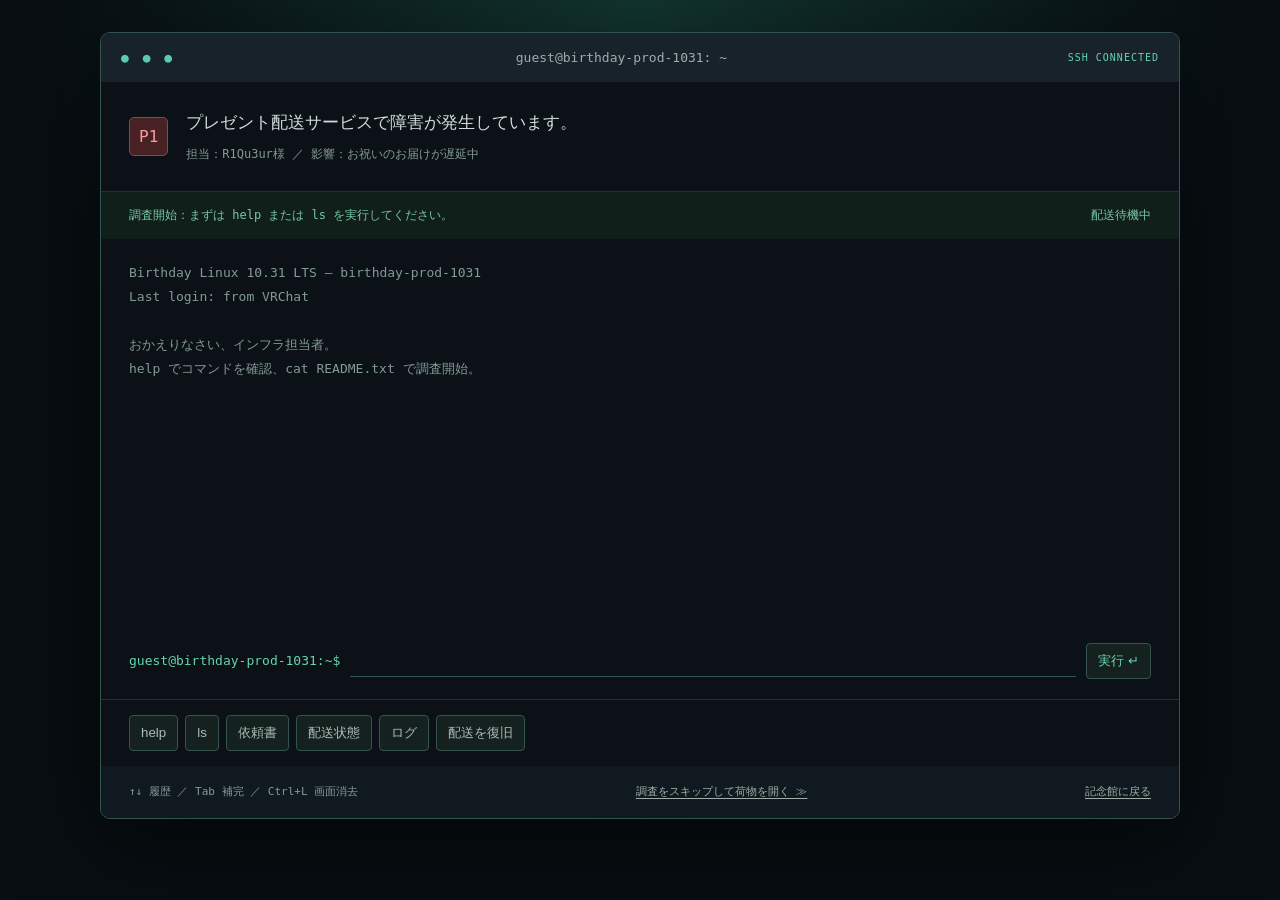
==== terminal.html @ a39bc26d "linux" ====
<!doctype html>
<html lang="ja">
<head>
<meta charset="utf-8">
<meta name="viewport" content="width=device-width,initial-scale=1">
<meta name="robots" content="noindex,nofollow,noarchive">
<title>birthday-prod-1031 — 障害調査依頼</title>
<link rel="stylesheet" href="terminal.css">
</head>
<body>
<main class="shell">
  <header><span class="lights" aria-hidden="true">● ● ●</span><span>guest@birthday-prod-1031: ~</span><span class="badge">SSH CONNECTED</span></header>
  <section class="brief"><span class="severity">P1</span><div><h1>プレゼント配送サービスで障害が発生しています。</h1><p>担当：R1Qu3ur様 ／ 影響：お祝いのお届けが遅延中</p></div></section>
  <div class="mission"><span id="mission">調査開始：まずは help または ls を実行してください。</span><span id="state">配送待機中</span></div>
  <div id="output" class="output" role="log" aria-label="端末の出力" aria-live="polite" aria-relevant="additions"></div>
  <form id="commandForm" autocomplete="off"><label for="command" id="prompt">guest@birthday-prod-1031:~$</label><input id="command" aria-label="コマンド" autocapitalize="off" spellcheck="false" autocomplete="off" maxlength="500"><button type="submit" class="run">実行 ↵</button></form>
  <nav aria-label="コマンド例"><button data-command="help">help</button><button data-command="ls">ls</button><button data-command="cat README.txt">依頼書</button><button data-command="systemctl status present">配送状態</button><button data-command="journalctl -u present">ログ</button><button data-command="sudo systemctl restart present">配送を復旧</button></nav>
  <footer><span>↑↓ 履歴 ／ Tab 補完 ／ Ctrl+L 画面消去</span><a href="present.html">調査をスキップして荷物を開く ≫</a><a href="https://r1qu3ur-31birthday-2026.blogspot.com/">記念館に戻る</a></footer>
</main>
<script src="terminal.js"></script>
</body>
</html>
---- terminal.css ----
:root{color-scheme:dark;font-family:Consolas,"Cascadia Mono","MS Gothic",monospace;color:#d0dedb;background:#080e12}*{box-sizing:border-box}body{margin:0;padding:32px 18px;min-height:100svh;background:radial-gradient(ellipse at top,#12352f,transparent 65%)}.shell{max-width:1080px;margin:auto;border:1px solid #35544d;border-radius:10px;overflow:hidden;box-shadow:0 25px 90px #0008;background:#0b1117}header{display:flex;align-items:center;gap:20px;justify-content:space-between;padding:17px 20px;background:#18222a;color:#9cafa9;font-size:13px}.lights{color:#59ccaa;letter-spacing:3px}.badge{font-size:10px;letter-spacing:1px;color:#65d5af}h1{font-size:17px;font-weight:500;margin:0 0 7px;line-height:1.7}.brief{display:flex;align-items:center;gap:18px;padding:26px 28px;border-bottom:1px solid #25312e}.brief p{font-size:12px;color:#829b93;margin:0;line-height:1.8}.severity{background:#482124;color:#ff9b9e;padding:9px;border:1px solid #87484a;border-radius:5px}.mission{display:flex;justify-content:space-between;gap:12px;padding:13px 28px;background:#101f1a;color:#78c8a6;font-size:12px;line-height:1.7}#state{white-space:nowrap}.output{height:390px;overflow:auto;padding:22px 28px 10px;scrollbar-color:#35544d transparent}.line{white-space:pre-wrap;overflow-wrap:anywhere;font-size:13px;line-height:1.85;margin:0 0 13px}.command-line{color:#65d5af}.muted{color:#829b93}.error{color:#ff9b9e}.success{color:#78e4a7}.reward{padding:18px;margin:15px 0;border:1px solid #4bc690;background:#10271c;border-radius:5px}.reward a{display:inline-block;margin-top:10px;color:#baffce;text-underline-offset:4px;font-weight:bold}form{display:flex;gap:10px;align-items:center;padding:14px 28px 20px;flex-wrap:wrap}label{color:#65d5af;font-size:13px}input{flex:1;min-width:100px;width:100px;background:transparent;color:#fff;border:0;border-bottom:1px solid #35544d;border-radius:0;padding:8px 0;font:14px Consolas,monospace;outline:none}input:focus{border-color:#65d5af}button{font:12px inherit;color:#a7bcb5;border:1px solid #35544d;border-radius:4px;background:#15211e;padding:8px 11px;cursor:pointer}button:hover{border-color:#65d5af;color:#fff}button:focus-visible,a:focus-visible{outline:2px solid #65d5af;outline-offset:3px}.run{color:#65d5af}nav{display:flex;gap:7px;flex-wrap:wrap;padding:15px 28px;border-top:1px solid #25312e}footer{display:flex;gap:15px;flex-wrap:wrap;justify-content:space-between;background:#10191f;padding:16px 28px;font-size:11px;line-height:1.8;color:#829b93}footer a{color:#9cafa9;text-underline-offset:3px}@media(max-width:650px){body{padding:12px 8px}header{gap:8px;padding:14px 12px}.lights{display:none}.brief{padding:20px 14px;gap:12px}h1{font-size:15px}.mission{padding:12px 14px;display:block}#state{display:block;margin-top:6px}.output{padding:18px 14px;height:350px}form{padding:12px 14px}label{width:100%;font-size:12px}nav,footer{padding:15px 14px}.badge{font-size:9px}}
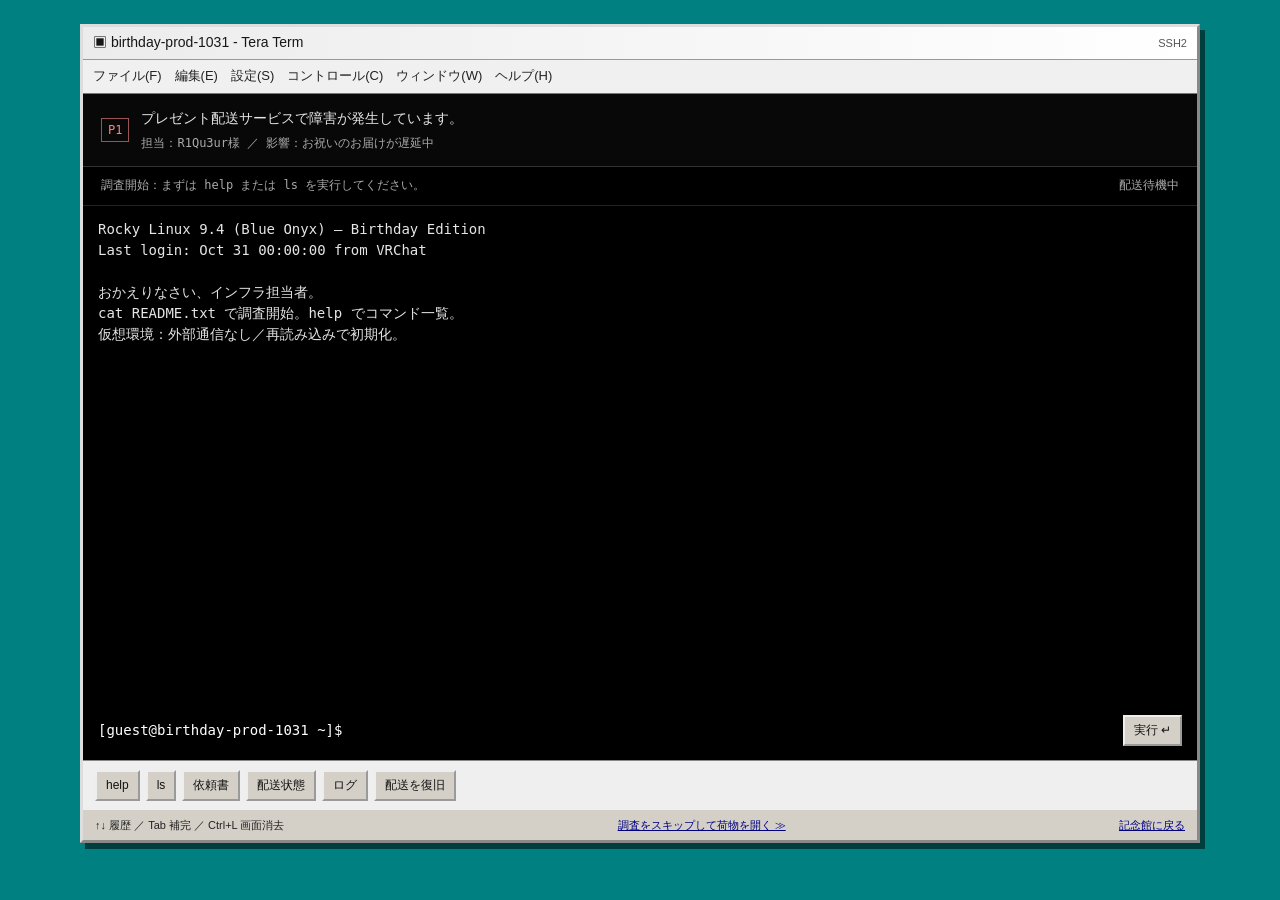
==== commit 5332361f: "Linux v2" ====
--- a/terminal.html
+++ b/terminal.html
@@ -4,12 +4,13 @@
 <meta charset="utf-8">
 <meta name="viewport" content="width=device-width,initial-scale=1">
 <meta name="robots" content="noindex,nofollow,noarchive">
-<title>birthday-prod-1031 — 障害調査依頼</title>
-<link rel="stylesheet" href="terminal.css">
+<title>birthday-prod-1031 - Tera Term風端末</title>
+<link rel="stylesheet" href="terminal-teraterm.css">
 </head>
 <body>
 <main class="shell">
-  <header><span class="lights" aria-hidden="true">● ● ●</span><span>guest@birthday-prod-1031: ~</span><span class="badge">SSH CONNECTED</span></header>
+  <header><span>▣ birthday-prod-1031 - Tera Term</span><span class="badge">SSH2</span></header>
+  <div class="menubar" aria-hidden="true">ファイル(F)　編集(E)　設定(S)　コントロール(C)　ウィンドウ(W)　ヘルプ(H)</div>
   <section class="brief"><span class="severity">P1</span><div><h1>プレゼント配送サービスで障害が発生しています。</h1><p>担当：R1Qu3ur様 ／ 影響：お祝いのお届けが遅延中</p></div></section>
   <div class="mission"><span id="mission">調査開始：まずは help または ls を実行してください。</span><span id="state">配送待機中</span></div>
   <div id="output" class="output" role="log" aria-label="端末の出力" aria-live="polite" aria-relevant="additions"></div>
@@ -17,6 +18,7 @@
   <nav aria-label="コマンド例"><button data-command="help">help</button><button data-command="ls">ls</button><button data-command="cat README.txt">依頼書</button><button data-command="systemctl status present">配送状態</button><button data-command="journalctl -u present">ログ</button><button data-command="sudo systemctl restart present">配送を復旧</button></nav>
   <footer><span>↑↓ 履歴 ／ Tab 補完 ／ Ctrl+L 画面消去</span><a href="present.html">調査をスキップして荷物を開く ≫</a><a href="https://r1qu3ur-31birthday-2026.blogspot.com/">記念館に戻る</a></footer>
 </main>
-<script src="terminal.js"></script>
+<script src="terminal-engine.js"></script>
+<script src="terminal-ui.js"></script>
 </body>
 </html>
--- a/terminal-teraterm.css
+++ b/terminal-teraterm.css
@@ -0,0 +1 @@
+:root{color-scheme:dark;font-family:Consolas,"MS Gothic","ＭＳ ゴシック",monospace;color:#e5e5e5;background:#008080}*{box-sizing:border-box}body{margin:0;min-height:100svh;padding:24px 16px;background:#008080}.shell{max-width:1120px;margin:auto;background:#000;border:3px outset #ddd;box-shadow:5px 6px #003e3e}header{display:flex;align-items:center;justify-content:space-between;gap:15px;background:linear-gradient(90deg,#ececec,#fff);color:#171717;font:14px "Segoe UI",sans-serif;padding:7px 10px;border-bottom:1px solid #999}.badge{font-size:11px;color:#555}.menubar{background:#f0f0f0;color:#222;font:13px "MS PGothic",sans-serif;padding:6px 10px;border-bottom:1px solid #777;line-height:1.6}.brief{display:flex;align-items:center;gap:12px;padding:13px 18px;border-bottom:1px solid #333;background:#080808}.severity{padding:4px 6px;color:#ff8080;border:1px solid #955;font-size:12px}h1{font-size:14px;font-weight:normal;margin:0 0 5px;line-height:1.6}.brief p{margin:0;color:#aaa;font-size:12px;line-height:1.6}.mission{display:flex;justify-content:space-between;gap:15px;padding:9px 18px;color:#aaa;font-size:12px;border-bottom:1px solid #222;line-height:1.6}#state{white-space:nowrap}.output{height:clamp(320px,56vh,650px);overflow:auto;padding:13px 15px 0;scrollbar-color:#aaa #222}.line{white-space:pre-wrap;overflow-wrap:anywhere;font-size:14px;line-height:1.5;margin:0 0 9px}.command-line{color:#fff}.muted{color:#aaa}.error{color:#ff9393}.reward{padding:12px;margin:12px 0;border:1px solid #aaa}.reward a{color:#8cf;text-underline-offset:4px}form{display:flex;flex-wrap:wrap;align-items:center;gap:7px;padding:5px 15px 14px}label{font-size:14px;color:#fff}input{flex:1;min-width:90px;width:90px;background:#000;color:#fff;font:14px Consolas,"MS Gothic",monospace;border:0;border-radius:0;outline:none;padding:4px 0;caret-color:#fff}input:focus{box-shadow:0 1px #666}button{background:#d4d0c8;color:#111;border:2px outset #eee;border-radius:0;padding:5px 9px;font:12px "MS PGothic",sans-serif;cursor:pointer}button:active{border-style:inset}button:focus-visible,a:focus-visible{outline:2px solid #5ff;outline-offset:3px}nav{display:flex;gap:6px;flex-wrap:wrap;background:#efefef;padding:9px 12px;border-top:1px solid #888}footer{display:flex;gap:12px;flex-wrap:wrap;justify-content:space-between;background:#d4d0c8;color:#222;padding:6px 12px;font:11px/1.7 "MS PGothic",sans-serif}footer a{color:#000080}@media(max-width:650px){body{padding:8px 4px}header{font-size:12px}.menubar{font-size:11px}.brief{padding:12px}.mission{display:block;padding:8px 12px}#state{display:block}.output{padding:12px 9px;height:48svh}.line,form label,input{font-size:12px}form{padding:7px 9px}label{width:100%}nav{padding:9px}}
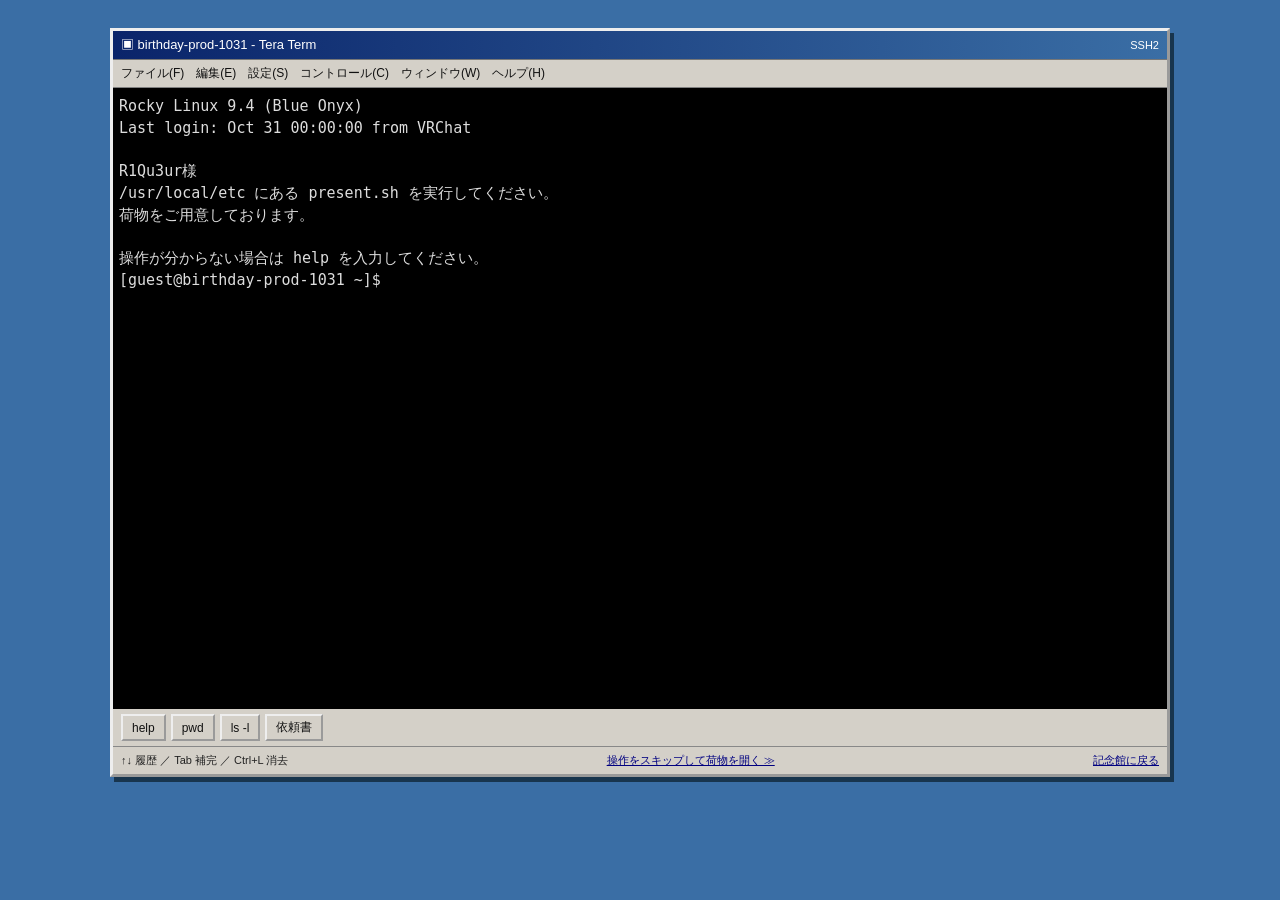
==== commit 30434dbe: "linux3" ====
--- a/terminal.html
+++ b/terminal.html
@@ -5,20 +5,20 @@
 <meta name="viewport" content="width=device-width,initial-scale=1">
 <meta name="robots" content="noindex,nofollow,noarchive">
 <title>birthday-prod-1031 - Tera Term風端末</title>
-<link rel="stylesheet" href="terminal-teraterm.css">
+<link rel="stylesheet" href="terminal-classic.css">
 </head>
 <body>
 <main class="shell">
   <header><span>▣ birthday-prod-1031 - Tera Term</span><span class="badge">SSH2</span></header>
   <div class="menubar" aria-hidden="true">ファイル(F)　編集(E)　設定(S)　コントロール(C)　ウィンドウ(W)　ヘルプ(H)</div>
-  <section class="brief"><span class="severity">P1</span><div><h1>プレゼント配送サービスで障害が発生しています。</h1><p>担当：R1Qu3ur様 ／ 影響：お祝いのお届けが遅延中</p></div></section>
-  <div class="mission"><span id="mission">調査開始：まずは help または ls を実行してください。</span><span id="state">配送待機中</span></div>
+  <div class="terminal-viewport" id="terminalViewport">
   <div id="output" class="output" role="log" aria-label="端末の出力" aria-live="polite" aria-relevant="additions"></div>
   <form id="commandForm" autocomplete="off"><label for="command" id="prompt">guest@birthday-prod-1031:~$</label><input id="command" aria-label="コマンド" autocapitalize="off" spellcheck="false" autocomplete="off" maxlength="500"><button type="submit" class="run">実行 ↵</button></form>
-  <nav aria-label="コマンド例"><button data-command="help">help</button><button data-command="ls">ls</button><button data-command="cat README.txt">依頼書</button><button data-command="systemctl status present">配送状態</button><button data-command="journalctl -u present">ログ</button><button data-command="sudo systemctl restart present">配送を復旧</button></nav>
-  <footer><span>↑↓ 履歴 ／ Tab 補完 ／ Ctrl+L 画面消去</span><a href="present.html">調査をスキップして荷物を開く ≫</a><a href="https://r1qu3ur-31birthday-2026.blogspot.com/">記念館に戻る</a></footer>
+  </div>
+  <nav aria-label="コマンド例"><button data-command="help">help</button><button data-command="pwd">pwd</button><button data-command="ls -l">ls -l</button><button data-command="cat README.txt">依頼書</button></nav>
+  <footer><span>↑↓ 履歴 ／ Tab 補完 ／ Ctrl+L 消去</span><a href="present.html">操作をスキップして荷物を開く ≫</a><a href="https://r1qu3ur-31birthday-2026.blogspot.com/">記念館に戻る</a></footer>
 </main>
-<script src="terminal-engine.js"></script>
+<script src="terminal-shell.js"></script>
 <script src="terminal-ui.js"></script>
 </body>
 </html>
--- a/terminal-classic.css
+++ b/terminal-classic.css
@@ -0,0 +1,23 @@
+/* Terminal content flows like a Tera Term session, including empty prompts. */
+:root{color-scheme:dark;font-family:"MS Gothic",Consolas,monospace;color:#ddd;background:#3a6ea5}*{box-sizing:border-box}body{margin:0;min-height:100svh}.shell{margin:auto;background:#000}header{display:flex;align-items:center;justify-content:space-between;gap:12px;border-bottom:1px solid #777}.menubar{color:#111;font-family:"MS PGothic",sans-serif;line-height:1.6}.terminal-viewport{scrollbar-gutter:stable}.line{overflow-wrap:anywhere}.reward a{text-underline-offset:3px}form{display:flex}input{flex:1;width:90px;background:#000;border:0;border-radius:0;outline:none}button{border:2px outset #eee;border-radius:0;background:#d4d0c8;color:#111;font:12px "MS PGothic",sans-serif;cursor:pointer}button:active{border-style:inset}button:focus-visible,a:focus-visible{outline:2px solid #5ff;outline-offset:3px}nav,footer{display:flex;flex-wrap:wrap;gap:10px}footer{justify-content:space-between;background:#d4d0c8;color:#222;font:11px/1.7 "MS PGothic",sans-serif}footer a{color:#000080}
+body{background:#3a6ea5;padding:28px 18px}
+.shell{max-width:1060px;border:3px outset #eee;box-shadow:4px 5px #18354e}
+header{background:linear-gradient(90deg,#0a246a,#3a6ea5);color:#fff;font-family:"MS PGothic",sans-serif;padding:5px 8px;font-size:13px;min-height:28px}
+header .badge{color:#fff;font-size:11px}
+.menubar{background:#d4d0c8;padding:4px 8px;font-size:12px;border-bottom:1px solid #808080}
+.terminal-viewport{height:clamp(360px,69svh,740px);overflow:auto;background:#000;padding:8px 6px;cursor:text;scrollbar-color:#d4d0c8 #444}
+.output{height:auto;overflow:visible;padding:0;margin:0}
+.line{font-family:"MS Gothic","ＭＳ ゴシック",Consolas,monospace;font-size:15px;line-height:1.45;margin:0;white-space:pre-wrap;color:#ddd}
+.command-line{color:#ddd}
+.error{color:#ddd}
+form{gap:7px;flex-wrap:nowrap;align-items:baseline;padding:0;margin:0;min-height:22px}
+form label,input{font-family:"MS Gothic","ＭＳ ゴシック",Consolas,monospace;font-size:15px;line-height:1.45;color:#ddd}
+form label{width:auto;white-space:nowrap}
+input{min-width:25px;padding:0;box-shadow:none!important;caret-color:#ddd}
+.run{display:none}
+.reward{margin:9px 0;padding:7px;border:0}
+.reward a{margin:0;color:#8cf}
+nav{padding:5px 8px;background:#d4d0c8;gap:5px}
+nav button{padding:3px 9px}
+footer{border-top:1px solid #888;padding:4px 8px}
+@media(max-width:650px){body{padding:6px 3px}.menubar{font-size:10px}.terminal-viewport{height:65svh}.line,form label,input{font-size:12px}.run{display:block;padding:2px 5px}form{flex-wrap:wrap}form label{width:100%}}
